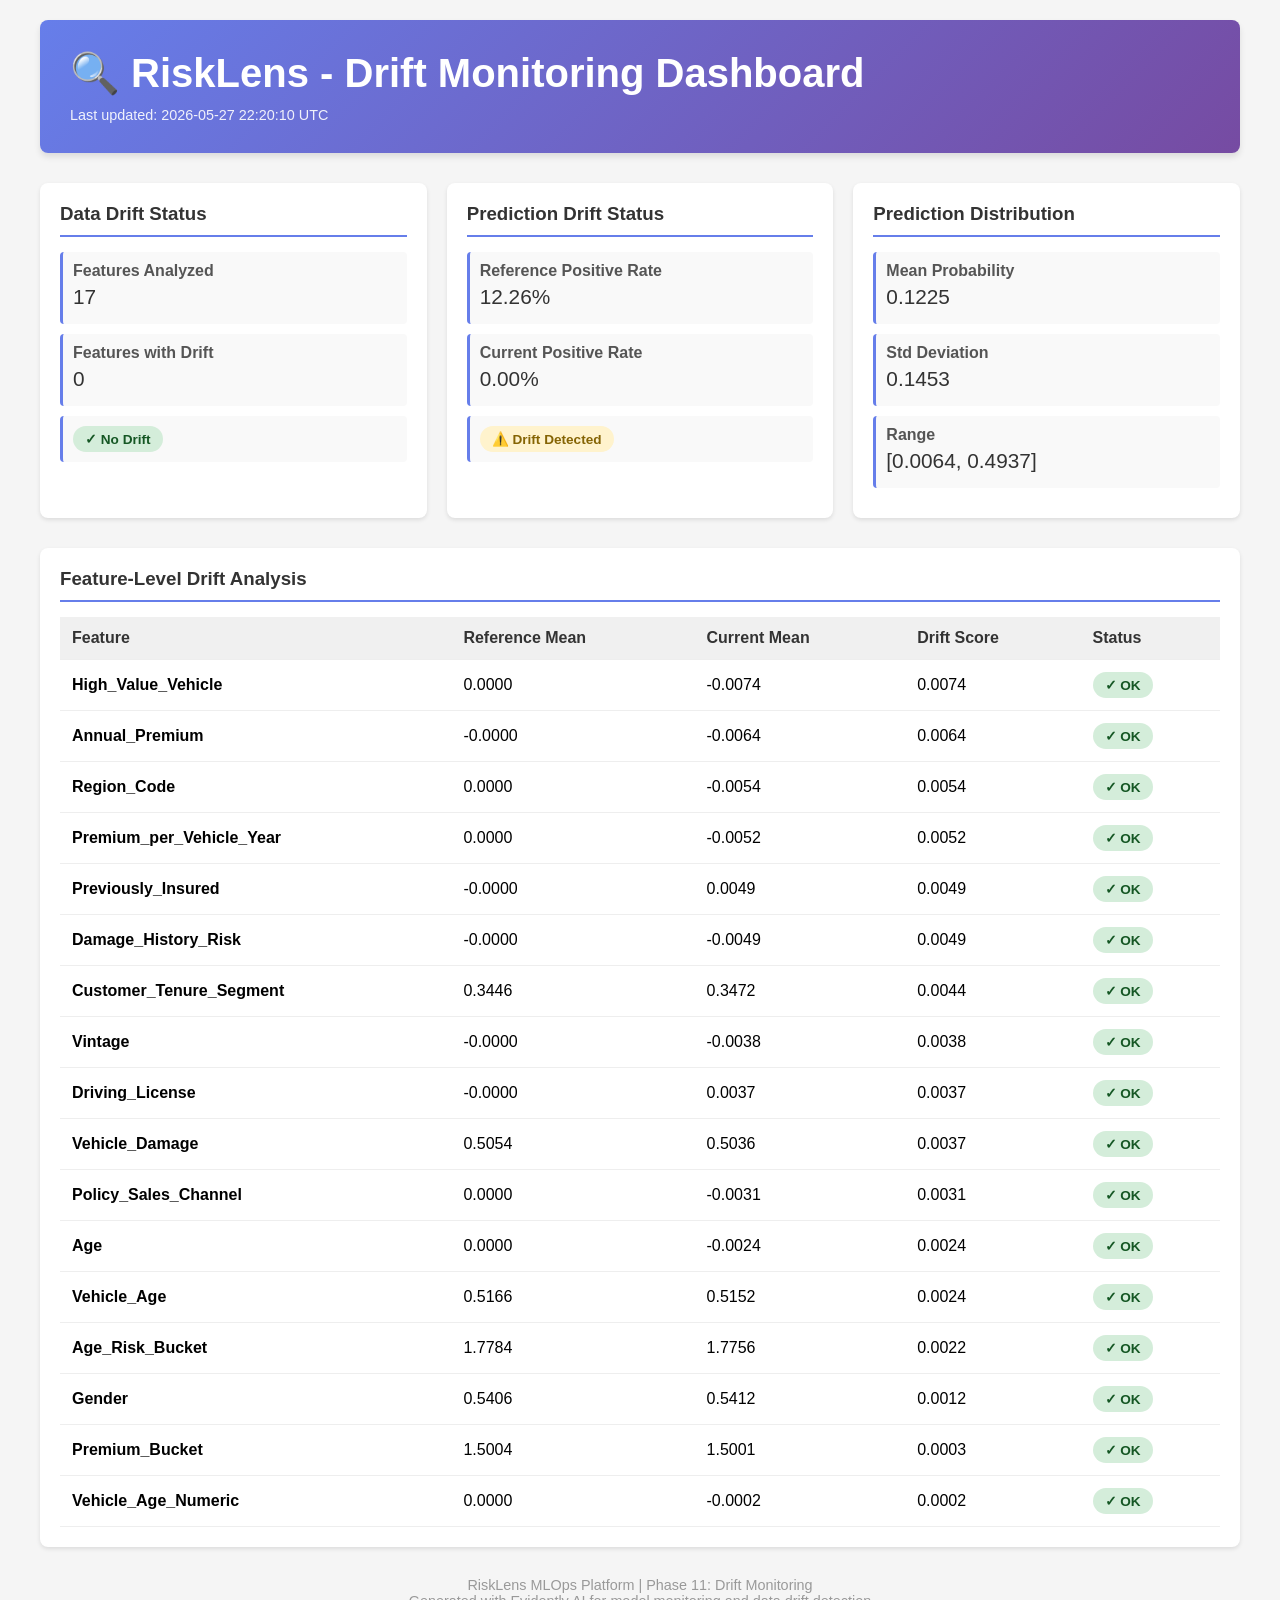
==== monitoring/drift_dashboard.html @ 223c2e55 "Phase 11: Drift Monitoring - Data drift detection, prediction drift metrics, and HTML dashboard" ====
<!DOCTYPE html>
<html>
<head>
    <title>RiskLens - Drift Monitoring Dashboard</title>
    <style>
        * { margin: 0; padding: 0; box-sizing: border-box; }
        body {
            font-family: -apple-system, BlinkMacSystemFont, 'Segoe UI', Roboto, 'Helvetica Neue', Arial, sans-serif;
            background: #f5f5f5;
            padding: 20px;
        }
        .container {
            max-width: 1200px;
            margin: 0 auto;
        }
        header {
            background: linear-gradient(135deg, #667eea 0%, #764ba2 100%);
            color: white;
            padding: 30px;
            border-radius: 8px;
            margin-bottom: 30px;
            box-shadow: 0 4px 6px rgba(0,0,0,0.1);
        }
        h1 { font-size: 2.5em; margin-bottom: 10px; }
        .timestamp { font-size: 0.9em; opacity: 0.9; }
        
        .grid {
            display: grid;
            grid-template-columns: repeat(auto-fit, minmax(250px, 1fr));
            gap: 20px;
            margin-bottom: 30px;
        }
        
        .card {
            background: white;
            padding: 20px;
            border-radius: 8px;
            box-shadow: 0 2px 4px rgba(0,0,0,0.1);
        }
        
        .card h3 { color: #333; margin-bottom: 15px; border-bottom: 2px solid #667eea; padding-bottom: 10px; }
        
        .metric {
            margin: 10px 0;
            padding: 10px;
            background: #f9f9f9;
            border-left: 3px solid #667eea;
            border-radius: 4px;
        }
        
        .metric-label { font-weight: 600; color: #555; }
        .metric-value { font-size: 1.3em; color: #333; margin: 5px 0; }
        
        .status {
            display: inline-block;
            padding: 5px 12px;
            border-radius: 20px;
            font-size: 0.85em;
            font-weight: 600;
        }
        
        .status.warning {
            background: #fff3cd;
            color: #856404;
        }
        
        .status.success {
            background: #d4edda;
            color: #155724;
        }
        
        .status.danger {
            background: #f8d7da;
            color: #721c24;
        }
        
        table {
            width: 100%;
            border-collapse: collapse;
            margin-top: 15px;
        }
        
        table th, table td {
            padding: 12px;
            text-align: left;
            border-bottom: 1px solid #eee;
        }
        
        table th {
            background: #f0f0f0;
            font-weight: 600;
            color: #333;
        }
        
        table tr:hover {
            background: #f9f9f9;
        }
        
        .footer {
            text-align: center;
            color: #999;
            margin-top: 30px;
            font-size: 0.9em;
        }
    </style>
</head>
<body>
    <div class="container">
        <header>
            <h1>🔍 RiskLens - Drift Monitoring Dashboard</h1>
            <div class="timestamp">Last updated: 2026-05-27 22:20:10 UTC</div>
        </header>
        
        <div class="grid">
            <div class="card">
                <h3>Data Drift Status</h3>
                <div class="metric">
                    <div class="metric-label">Features Analyzed</div>
                    <div class="metric-value">17</div>
                </div>
                <div class="metric">
                    <div class="metric-label">Features with Drift</div>
                    <div class="metric-value">0</div>
                </div>
                <div class="metric">
                    <span class="status success">
                        ✓ No Drift
                    </span>
                </div>
            </div>
            
            <div class="card">
                <h3>Prediction Drift Status</h3>
                <div class="metric">
                    <div class="metric-label">Reference Positive Rate</div>
                    <div class="metric-value">12.26%</div>
                </div>
                <div class="metric">
                    <div class="metric-label">Current Positive Rate</div>
                    <div class="metric-value">0.00%</div>
                </div>
                <div class="metric">
                    <span class="status warning">
                        ⚠️ Drift Detected
                    </span>
                </div>
            </div>
            
            <div class="card">
                <h3>Prediction Distribution</h3>
                <div class="metric">
                    <div class="metric-label">Mean Probability</div>
                    <div class="metric-value">0.1225</div>
                </div>
                <div class="metric">
                    <div class="metric-label">Std Deviation</div>
                    <div class="metric-value">0.1453</div>
                </div>
                <div class="metric">
                    <div class="metric-label">Range</div>
                    <div class="metric-value">[0.0064, 0.4937]</div>
                </div>
            </div>
        </div>
        
        <div class="card">
            <h3>Feature-Level Drift Analysis</h3>
            <table>
                <thead>
                    <tr>
                        <th>Feature</th>
                        <th>Reference Mean</th>
                        <th>Current Mean</th>
                        <th>Drift Score</th>
                        <th>Status</th>
                    </tr>
                </thead>
                <tbody>
    
                    <tr>
                        <td><strong>High_Value_Vehicle</strong></td>
                        <td>0.0000</td>
                        <td>-0.0074</td>
                        <td>0.0074</td>
                        <td><span class="status success">✓ OK</span></td>
                    </tr>
        
                    <tr>
                        <td><strong>Annual_Premium</strong></td>
                        <td>-0.0000</td>
                        <td>-0.0064</td>
                        <td>0.0064</td>
                        <td><span class="status success">✓ OK</span></td>
                    </tr>
        
                    <tr>
                        <td><strong>Region_Code</strong></td>
                        <td>0.0000</td>
                        <td>-0.0054</td>
                        <td>0.0054</td>
                        <td><span class="status success">✓ OK</span></td>
                    </tr>
        
                    <tr>
                        <td><strong>Premium_per_Vehicle_Year</strong></td>
                        <td>0.0000</td>
                        <td>-0.0052</td>
                        <td>0.0052</td>
                        <td><span class="status success">✓ OK</span></td>
                    </tr>
        
                    <tr>
                        <td><strong>Previously_Insured</strong></td>
                        <td>-0.0000</td>
                        <td>0.0049</td>
                        <td>0.0049</td>
                        <td><span class="status success">✓ OK</span></td>
                    </tr>
        
                    <tr>
                        <td><strong>Damage_History_Risk</strong></td>
                        <td>-0.0000</td>
                        <td>-0.0049</td>
                        <td>0.0049</td>
                        <td><span class="status success">✓ OK</span></td>
                    </tr>
        
                    <tr>
                        <td><strong>Customer_Tenure_Segment</strong></td>
                        <td>0.3446</td>
                        <td>0.3472</td>
                        <td>0.0044</td>
                        <td><span class="status success">✓ OK</span></td>
                    </tr>
        
                    <tr>
                        <td><strong>Vintage</strong></td>
                        <td>-0.0000</td>
                        <td>-0.0038</td>
                        <td>0.0038</td>
                        <td><span class="status success">✓ OK</span></td>
                    </tr>
        
                    <tr>
                        <td><strong>Driving_License</strong></td>
                        <td>-0.0000</td>
                        <td>0.0037</td>
                        <td>0.0037</td>
                        <td><span class="status success">✓ OK</span></td>
                    </tr>
        
                    <tr>
                        <td><strong>Vehicle_Damage</strong></td>
                        <td>0.5054</td>
                        <td>0.5036</td>
                        <td>0.0037</td>
                        <td><span class="status success">✓ OK</span></td>
                    </tr>
        
                    <tr>
                        <td><strong>Policy_Sales_Channel</strong></td>
                        <td>0.0000</td>
                        <td>-0.0031</td>
                        <td>0.0031</td>
                        <td><span class="status success">✓ OK</span></td>
                    </tr>
        
                    <tr>
                        <td><strong>Age</strong></td>
                        <td>0.0000</td>
                        <td>-0.0024</td>
                        <td>0.0024</td>
                        <td><span class="status success">✓ OK</span></td>
                    </tr>
        
                    <tr>
                        <td><strong>Vehicle_Age</strong></td>
                        <td>0.5166</td>
                        <td>0.5152</td>
                        <td>0.0024</td>
                        <td><span class="status success">✓ OK</span></td>
                    </tr>
        
                    <tr>
                        <td><strong>Age_Risk_Bucket</strong></td>
                        <td>1.7784</td>
                        <td>1.7756</td>
                        <td>0.0022</td>
                        <td><span class="status success">✓ OK</span></td>
                    </tr>
        
                    <tr>
                        <td><strong>Gender</strong></td>
                        <td>0.5406</td>
                        <td>0.5412</td>
                        <td>0.0012</td>
                        <td><span class="status success">✓ OK</span></td>
                    </tr>
        
                    <tr>
                        <td><strong>Premium_Bucket</strong></td>
                        <td>1.5004</td>
                        <td>1.5001</td>
                        <td>0.0003</td>
                        <td><span class="status success">✓ OK</span></td>
                    </tr>
        
                    <tr>
                        <td><strong>Vehicle_Age_Numeric</strong></td>
                        <td>0.0000</td>
                        <td>-0.0002</td>
                        <td>0.0002</td>
                        <td><span class="status success">✓ OK</span></td>
                    </tr>
        
                </tbody>
            </table>
        </div>
        
        <div class="footer">
            <p>RiskLens MLOps Platform | Phase 11: Drift Monitoring</p>
            <p>Generated with Evidently AI for model monitoring and data drift detection</p>
        </div>
    </div>
</body>
</html>
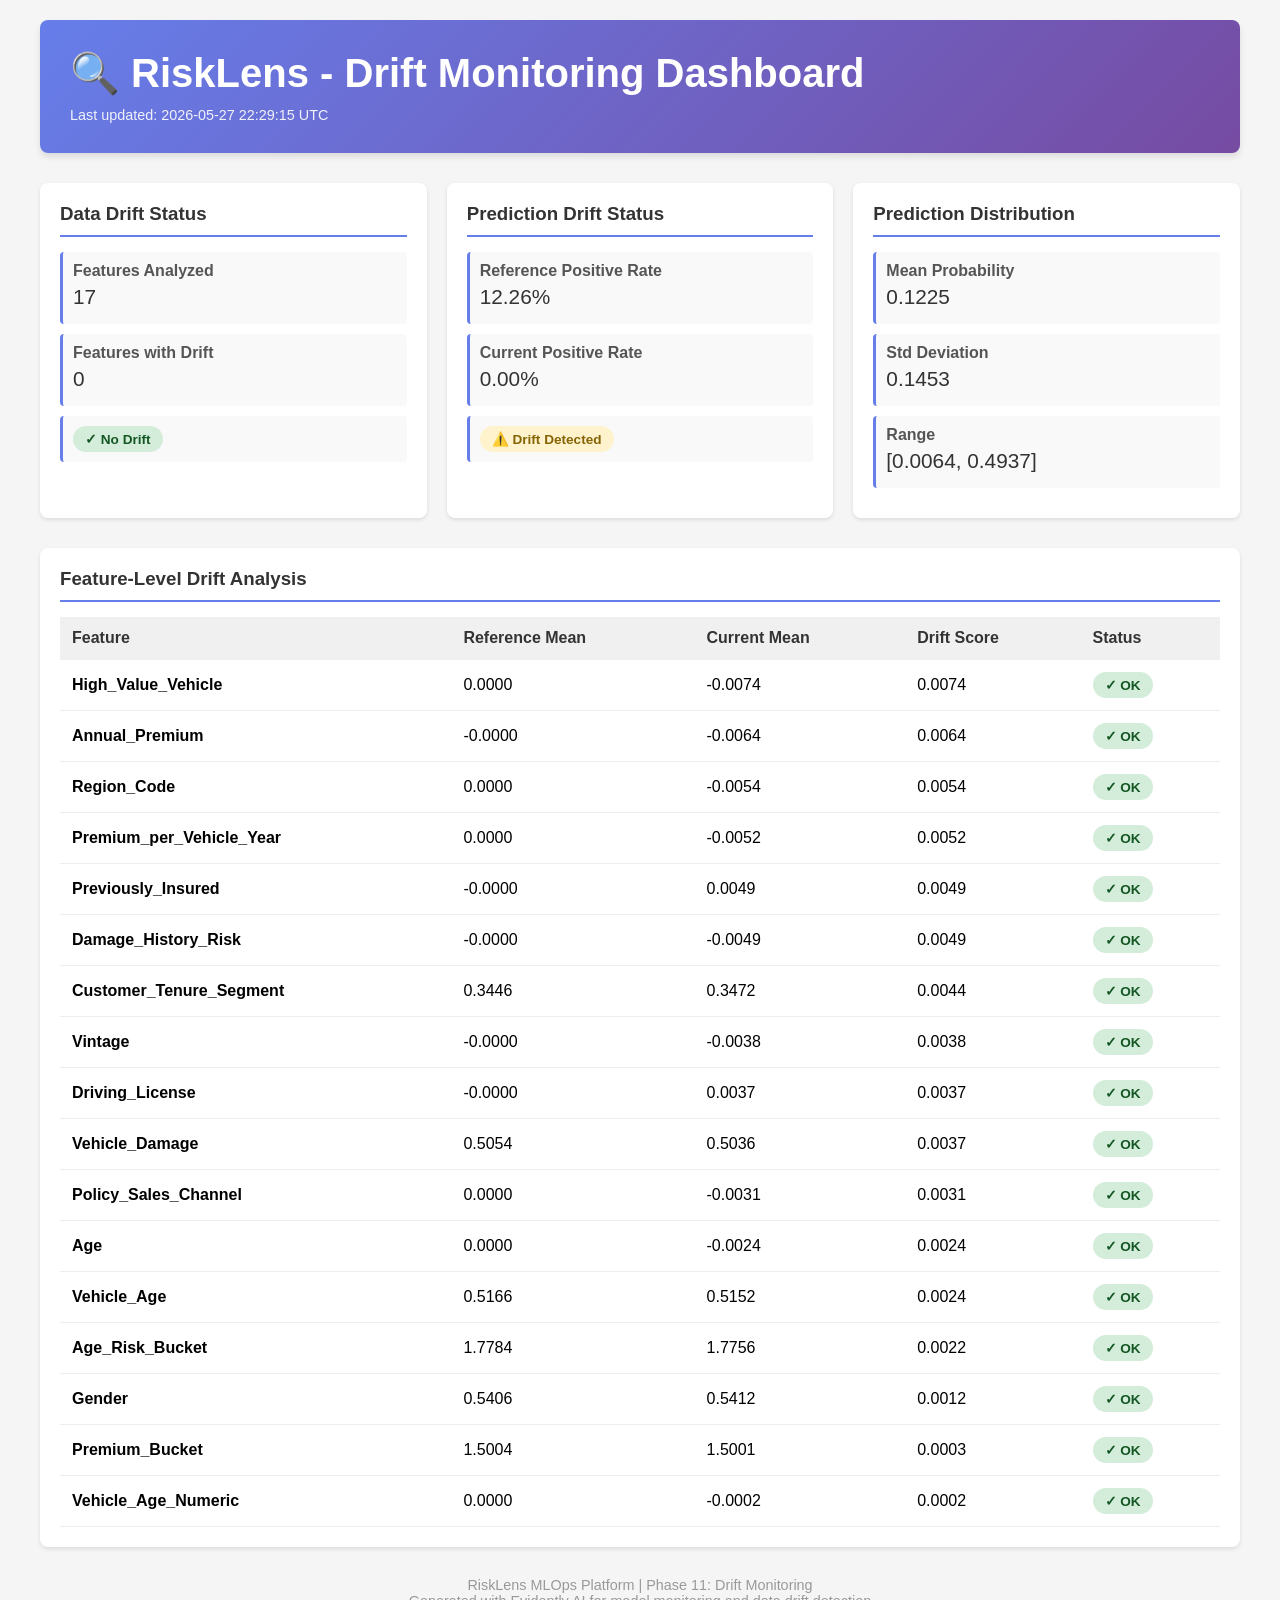
==== commit 720aed20: "refactor: Reorganize project structure with proper naming conventions - Move application code to src" ====
--- a/monitoring/drift_dashboard.html
+++ b/monitoring/drift_dashboard.html
@@ -109,7 +109,7 @@
     <div class="container">
         <header>
             <h1>🔍 RiskLens - Drift Monitoring Dashboard</h1>
-            <div class="timestamp">Last updated: 2026-05-27 22:20:10 UTC</div>
+            <div class="timestamp">Last updated: 2026-05-27 22:29:15 UTC</div>
         </header>
         
         <div class="grid">
